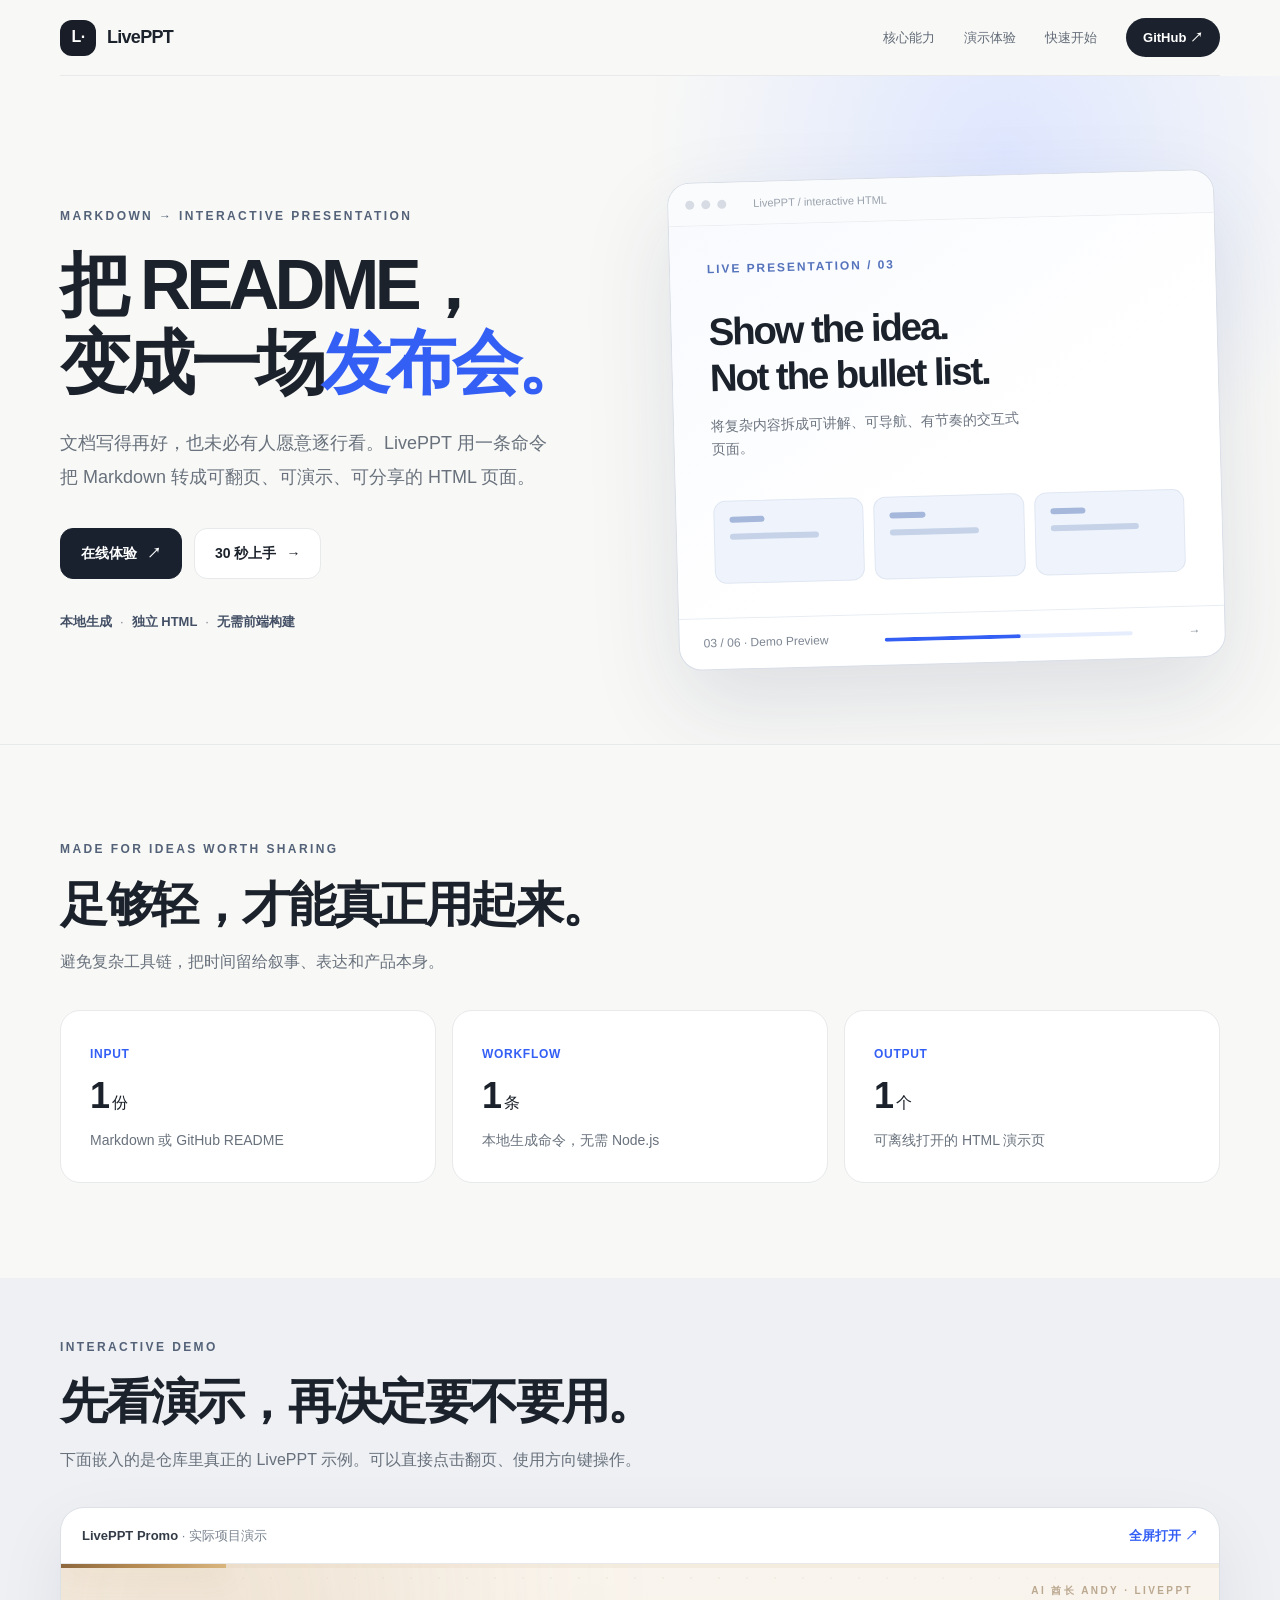
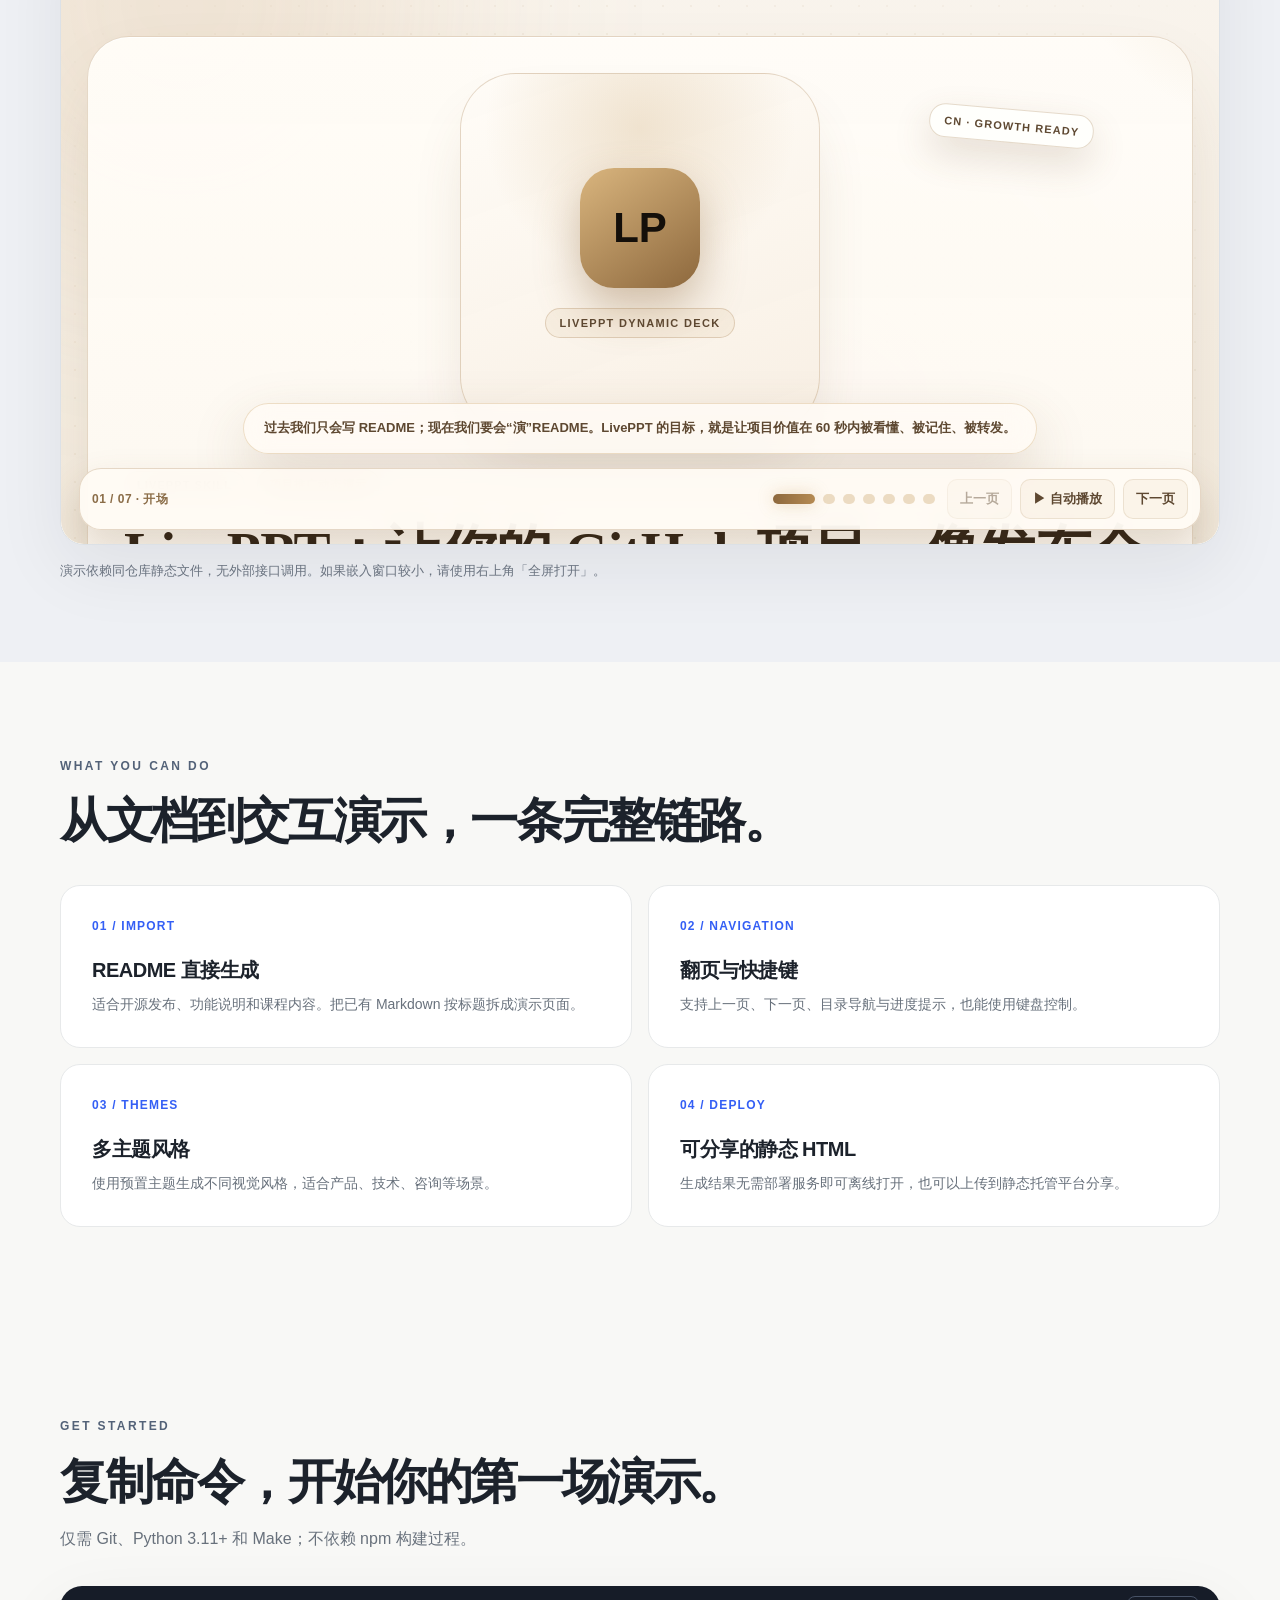
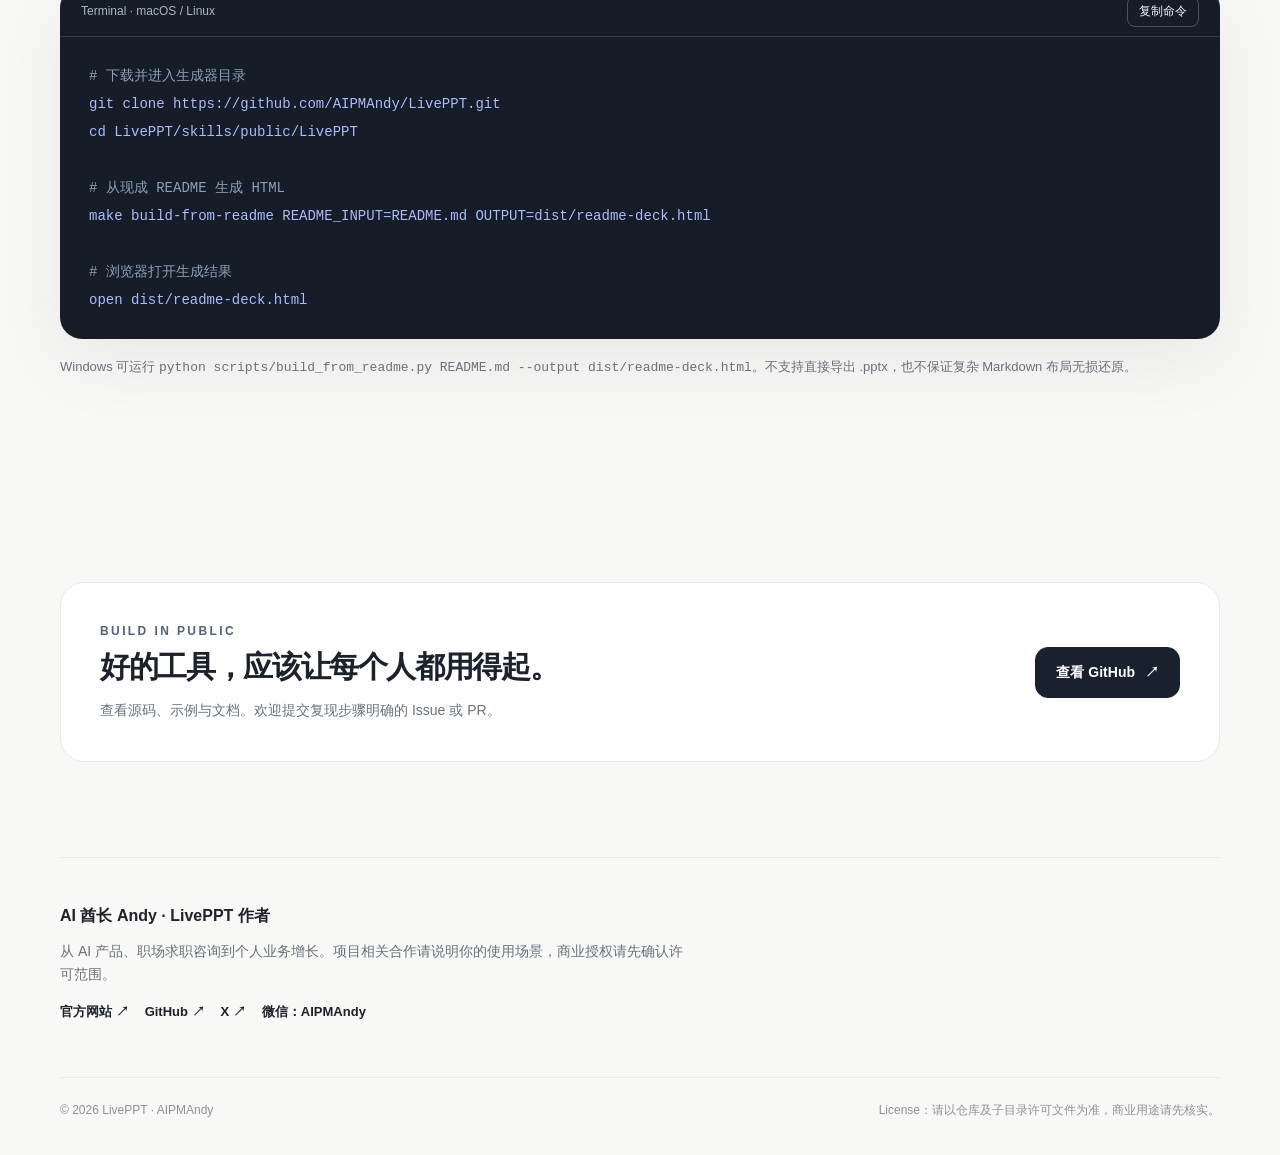
==== index.html @ aaee96cc "feat: add premium zero-dependency landing page with live interactive demo" ====
<!doctype html>
<html lang="zh-CN">
<head>
  <meta charset="utf-8">
  <meta name="viewport" content="width=device-width, initial-scale=1">
  <meta name="theme-color" content="#f8f8f6">
  <meta name="description" content="LivePPT：把 Markdown 和 GitHub README 一键转换为可翻页、可演示、可分享的独立 HTML 页面。无需前端构建工具，开箱即用。">
  <meta property="og:type" content="website">
  <meta property="og:title" content="LivePPT — 把 README 变成一场发布会">
  <meta property="og:description" content="一份 Markdown，一条命令，一个可直接分享的 HTML 演示页面。">
  <title>LivePPT — Markdown 转交互式 HTML 演示页</title>
  <style>
    :root{color-scheme:light;--bg:#f8f8f6;--paper:#fff;--ink:#1c222b;--muted:#68717c;--line:#e7e9ea;--accent:#345ff5;--radius:24px;--shadow:0 24px 70px rgba(28,34,43,.07)}
    *{box-sizing:border-box}html{scroll-behavior:smooth}body{margin:0;background:var(--bg);color:var(--ink);font:16px/1.65 -apple-system,BlinkMacSystemFont,"SF Pro Display","PingFang SC","Microsoft YaHei",sans-serif;-webkit-font-smoothing:antialiased}a{color:inherit;text-decoration:none}button{font:inherit}a:focus-visible,button:focus-visible{outline:3px solid var(--accent);outline-offset:4px}::selection{background:#cfdaff}.container{width:min(1160px,calc(100% - 48px));margin-inline:auto}
    .site-header{height:76px;display:flex;align-items:center;justify-content:space-between;gap:20px;border-bottom:1px solid var(--line)}.logo{display:flex;align-items:center;gap:11px;font-size:18px;font-weight:760;letter-spacing:-.04em}.logo-mark{display:grid;place-items:center;width:36px;height:36px;border-radius:12px;background:#181d28;color:#fff;font-size:16px}.nav{display:flex;align-items:center;gap:29px;font-size:13px;color:#626b77}.nav a:hover,.site-footer a:hover{color:var(--accent)}.header-star{padding:9px 17px;border-radius:999px;background:#1b222d;color:white;font-weight:650;font-size:13px}
    .hero{position:relative;overflow:hidden;padding:100px 0 80px;border-bottom:1px solid var(--line)}.hero:before{content:"";position:absolute;z-index:-1;top:-300px;right:-100px;width:min(750px,85vw);aspect-ratio:1;border-radius:50%;background:radial-gradient(circle,#dfe7ff 0%,rgba(223,231,255,0) 68%);pointer-events:none}.hero-grid{display:grid;grid-template-columns:1.02fr .98fr;gap:44px;align-items:center}.eyebrow{font-size:12px;text-transform:uppercase;letter-spacing:.2em;color:#536278;font-weight:750}.hero h1{font-size:clamp(42px,5.5vw,75px);line-height:1.11;letter-spacing:-.067em;font-weight:770;margin:19px 0 25px}.hero h1 .accent{color:var(--accent)}.lede{font-size:18px;color:var(--muted);max-width:490px;line-height:1.85;margin:0}.cta{display:flex;flex-wrap:wrap;gap:12px;margin:34px 0 32px}.btn{display:inline-flex;justify-content:center;align-items:center;gap:10px;border:1px solid var(--line);background:white;color:var(--ink);padding:13px 20px;border-radius:13px;font-size:14px;font-weight:700;transition:transform .2s ease,background .2s ease}.btn:hover{transform:translateY(-2px)}.btn-primary{background:#19212f;color:#fff;border-color:#19212f}.btn-primary:hover{background:#354358}.btn svg{width:16px;height:16px}.proof{font-size:13px;color:#818791;display:flex;flex-wrap:wrap;align-items:center;gap:8px}.proof strong{color:#445066}
    .window{border:1px solid #d9dee7;border-radius:23px;background:white;box-shadow:0 35px 90px rgba(41,57,98,.13);overflow:hidden;transform:rotate(-1.5deg)}.chrome{height:43px;border-bottom:1px solid #eceef2;display:flex;align-items:center;gap:7px;padding:0 17px;background:#fafbfc}.dot{width:9px;height:9px;border-radius:50%;background:#d7dce4}.chrome .address{font-size:11px;color:#9aa2ad;margin-left:20px}.window-body{min-height:392px;padding:34px 37px;background:linear-gradient(146deg,#f8fafe,#fff 60%)}.window-step{font-size:12px;letter-spacing:.16em;color:#5573bc;text-transform:uppercase;font-weight:800}.window-body h2{font-size:clamp(31px,3vw,43px);line-height:1.2;letter-spacing:-.055em;max-width:390px;margin:29px 0 14px}.window-body p{color:#6d7580;max-width:310px;font-size:14px}.fake-grid{display:grid;grid-template-columns:1fr 1fr 1fr;gap:10px;margin-top:40px}.fake-card{border-radius:12px;height:83px;background:#eef3fc;border:1px solid #e0e7f2;padding:15px}.fake-card:after,.fake-card:before{content:"";display:block;background:#a5b7db;border-radius:3px;height:6px;margin-bottom:11px}.fake-card:before{width:30%}.fake-card:after{width:75%;background:#c5d2e7}.window-bottom{border-top:1px solid #e8edf3;padding:15px 24px;display:flex;justify-content:space-between;align-items:center;color:#7d8693;font-size:12px}.mini-progress{width:50%;height:4px;border-radius:999px;background:#e6edfc;overflow:hidden}.mini-progress:after{content:"";display:block;height:100%;width:55%;background:var(--accent);border-radius:999px}
    section.block{padding:95px 0}.section-head{max-width:735px;margin-bottom:34px}.section-head h2{font-size:clamp(29px,4vw,48px);line-height:1.24;letter-spacing:-.05em;margin:15px 0}.section-head p{color:var(--muted);font-size:16px;margin:0}.metrics{display:grid;grid-template-columns:repeat(3,1fr);gap:16px}.metric{background:var(--paper);border:1px solid var(--line);border-radius:20px;padding:29px}.metric b{font-size:36px;letter-spacing:-.06em}.metric p{color:var(--muted);font-size:14px;margin:4px 0 0}.metric span{font-weight:750;color:var(--accent);font-size:12px;letter-spacing:.06em}
    .demo-wrap{background:#eef0f4;padding:60px 0 80px}.demo-frame{background:#fff;overflow:hidden;border-radius:24px;border:1px solid #dce1e6;box-shadow:var(--shadow)}.demo-top{height:56px;padding:0 21px;display:flex;align-items:center;justify-content:space-between;gap:10px;border-bottom:1px solid var(--line);font-size:13px;color:#7a8490}.demo-top strong{color:#323b46}.demo-top a{color:var(--accent);font-weight:700}.demo-frame iframe{display:block;width:100%;height:580px;border:0;background:#fff}.demo-note{font-size:13px;color:#69727f;margin:15px 0 0}
    .feature-grid{display:grid;grid-template-columns:repeat(2,1fr);gap:16px}.feature{padding:31px;background:#fff;border:1px solid var(--line);border-radius:20px}.feature .number{font-size:12px;font-weight:750;color:var(--accent);letter-spacing:.1em}.feature h3{font-size:20px;letter-spacing:-.025em;margin:17px 0 6px}.feature p{color:var(--muted);font-size:14px;margin:0}
    .code-panel{border-radius:22px;background:#161c28;color:#e3eaf5;box-shadow:var(--shadow);overflow:hidden}.code-head{height:51px;padding:0 21px;display:flex;align-items:center;justify-content:space-between;border-bottom:1px solid #303a4b;color:#aab5c6;font-size:12px}.copy-btn{border:1px solid #475266;border-radius:8px;padding:5px 11px;color:#f2f5fb;background:transparent;cursor:pointer;font-size:12px}.copy-btn:hover{background:#303b4d}pre{white-space:pre-wrap;overflow-wrap:anywhere;font-size:14px;line-height:2;margin:0;padding:25px 29px;font-family:ui-monospace,"SFMono-Regular",Consolas,monospace}pre .comment{color:#8ba0bb}pre .command{color:#a9bdfd}.usage-note{margin-top:17px;color:var(--muted);font-size:13px}
    .last-cta{background:#fff;border:1px solid var(--line);padding:39px;border-radius:24px;display:flex;align-items:center;justify-content:space-between;gap:28px}.last-cta h2{font-size:30px;letter-spacing:-.045em;margin:0 0 8px}.last-cta p{color:var(--muted);margin:0;font-size:14px}.author{border-top:1px solid var(--line);padding:45px 0 55px;display:flex;justify-content:space-between;gap:30px;flex-wrap:wrap}.author p{font-size:14px;color:var(--muted);max-width:630px;margin:10px 0}.author-links{display:flex;flex-wrap:wrap;gap:16px;font-size:13px;font-weight:670;margin-top:15px}.site-footer{font-size:12px;color:#8b929a;border-top:1px solid var(--line);padding:23px 0 35px;display:flex;justify-content:space-between;flex-wrap:wrap;gap:10px}
    @media(max-width:900px){.hero{padding:72px 0}.hero-grid{grid-template-columns:1fr;gap:55px}.window{max-width:620px;transform:none}.nav{gap:13px}.metrics{grid-template-columns:1fr}.demo-frame iframe{height:570px}}
    @media(max-width:600px){.container{width:min(100% - 32px,1160px)}.nav a:not(.header-star){display:none}.site-header{height:67px}.hero{padding:60px 0}.hero h1{font-size:47px}.window-body{padding:28px 22px;min-height:330px}.window-body h2{font-size:33px}.fake-card{height:65px;padding:11px}.metrics{gap:12px}.metric{padding:22px}.block{padding:65px 0!important}.demo-wrap{padding:50px 0!important}.demo-frame iframe{height:620px}.feature-grid{grid-template-columns:1fr}.last-cta{display:block;padding:27px}.last-cta .btn{margin-top:20px}.author{padding:32px 0}.cta .btn{flex:1}}
    @media(prefers-reduced-motion:reduce){html{scroll-behavior:auto}*,*:before,*:after{transition:none!important;animation:none!important}}
  </style>
</head>
<body>
  <header class="site-header container">
    <a class="logo" href="#top" aria-label="LivePPT 首页"><span class="logo-mark" aria-hidden="true">L·</span>LivePPT</a>
    <nav class="nav" aria-label="主导航">
      <a href="#features">核心能力</a><a href="#demo">演示体验</a><a href="#quickstart">快速开始</a>
      <a class="header-star" href="https://github.com/AIPMAndy/LivePPT" target="_blank" rel="noopener noreferrer">GitHub ↗</a>
    </nav>
  </header>
  <main id="top">
    <section class="hero">
      <div class="container hero-grid">
        <div>
          <div class="eyebrow">Markdown → Interactive Presentation</div>
          <h1>把 README，<br>变成一场<span class="accent">发布会。</span></h1>
          <p class="lede">文档写得再好，也未必有人愿意逐行看。LivePPT 用一条命令把 Markdown 转成可翻页、可演示、可分享的 HTML 页面。</p>
          <div class="cta">
            <a class="btn btn-primary" href="#demo">在线体验 <span aria-hidden="true">↗</span></a>
            <a class="btn" href="#quickstart">30 秒上手 <span aria-hidden="true">→</span></a>
          </div>
          <div class="proof"><strong>本地生成</strong> <span>·</span> <strong>独立 HTML</strong> <span>·</span> <strong>无需前端构建</strong></div>
        </div>
        <div class="window" aria-label="LivePPT 页面视觉预览示意图">
          <div class="chrome"><i class="dot"></i><i class="dot"></i><i class="dot"></i><span class="address">LivePPT / interactive HTML</span></div>
          <div class="window-body">
            <div class="window-step">Live Presentation / 03</div>
            <h2>Show the idea.<br>Not the bullet list.</h2>
            <p>将复杂内容拆成可讲解、可导航、有节奏的交互式页面。</p>
            <div class="fake-grid" aria-hidden="true"><div class="fake-card"></div><div class="fake-card"></div><div class="fake-card"></div></div>
          </div>
          <div class="window-bottom"><span>03 / 06 · Demo Preview</span><span class="mini-progress" aria-hidden="true"></span><span>→</span></div>
        </div>
      </div>
    </section>
    <section class="block container" id="features">
      <div class="section-head"><div class="eyebrow">Made for ideas worth sharing</div><h2>足够轻，才能真正用起来。</h2><p>避免复杂工具链，把时间留给叙事、表达和产品本身。</p></div>
      <div class="metrics">
        <div class="metric"><span>INPUT</span><div><b>1</b> 份</div><p>Markdown 或 GitHub README</p></div>
        <div class="metric"><span>WORKFLOW</span><div><b>1</b> 条</div><p>本地生成命令，无需 Node.js</p></div>
        <div class="metric"><span>OUTPUT</span><div><b>1</b> 个</div><p>可离线打开的 HTML 演示页</p></div>
      </div>
    </section>
    <section id="demo" class="demo-wrap">
      <div class="container">
        <div class="section-head"><div class="eyebrow">Interactive demo</div><h2>先看演示，再决定要不要用。</h2><p>下面嵌入的是仓库里真正的 LivePPT 示例。可以直接点击翻页、使用方向键操作。</p></div>
        <div class="demo-frame">
          <div class="demo-top"><span><strong>LivePPT Promo</strong> · 实际项目演示</span><a href="./skills/public/LivePPT/demos/liveppt-promo/index.html" target="_blank" rel="noopener noreferrer">全屏打开 ↗</a></div>
          <iframe src="./skills/public/LivePPT/demos/liveppt-promo/index.html" title="LivePPT 可交互产品演示" loading="lazy"></iframe>
        </div>
        <p class="demo-note">演示依赖同仓库静态文件，无外部接口调用。如果嵌入窗口较小，请使用右上角「全屏打开」。</p>
      </div>
    </section>
    <section class="block container">
      <div class="section-head"><div class="eyebrow">What you can do</div><h2>从文档到交互演示，一条完整链路。</h2></div>
      <div class="feature-grid">
        <div class="feature"><div class="number">01 / IMPORT</div><h3>README 直接生成</h3><p>适合开源发布、功能说明和课程内容。把已有 Markdown 按标题拆成演示页面。</p></div>
        <div class="feature"><div class="number">02 / NAVIGATION</div><h3>翻页与快捷键</h3><p>支持上一页、下一页、目录导航与进度提示，也能使用键盘控制。</p></div>
        <div class="feature"><div class="number">03 / THEMES</div><h3>多主题风格</h3><p>使用预置主题生成不同视觉风格，适合产品、技术、咨询等场景。</p></div>
        <div class="feature"><div class="number">04 / DEPLOY</div><h3>可分享的静态 HTML</h3><p>生成结果无需部署服务即可离线打开，也可以上传到静态托管平台分享。</p></div>
      </div>
    </section>
    <section class="block container" id="quickstart">
      <div class="section-head"><div class="eyebrow">Get started</div><h2>复制命令，开始你的第一场演示。</h2><p>仅需 Git、Python 3.11+ 和 Make；不依赖 npm 构建过程。</p></div>
      <div class="code-panel">
        <div class="code-head"><span>Terminal · macOS / Linux</span><button class="copy-btn" id="copyCommand" type="button" aria-label="复制快速开始命令">复制命令</button></div>
        <pre id="commands"><span class="comment"># 下载并进入生成器目录</span>
<span class="command">git clone https://github.com/AIPMAndy/LivePPT.git</span>
<span class="command">cd LivePPT/skills/public/LivePPT</span>

<span class="comment"># 从现成 README 生成 HTML</span>
<span class="command">make build-from-readme README_INPUT=README.md OUTPUT=dist/readme-deck.html</span>

<span class="comment"># 浏览器打开生成结果</span>
<span class="command">open dist/readme-deck.html</span></pre>
      </div>
      <p class="usage-note">Windows 可运行 <code>python scripts/build_from_readme.py README.md --output dist/readme-deck.html</code>。不支持直接导出 .pptx，也不保证复杂 Markdown 布局无损还原。</p>
    </section>
    <section class="block container">
      <div class="last-cta">
        <div><div class="eyebrow">Build in public</div><h2>好的工具，应该让每个人都用得起。</h2><p>查看源码、示例与文档。欢迎提交复现步骤明确的 Issue 或 PR。</p></div>
        <a class="btn btn-primary" href="https://github.com/AIPMAndy/LivePPT" target="_blank" rel="noopener noreferrer">查看 GitHub <span aria-hidden="true">↗</span></a>
      </div>
    </section>
  </main>
  <aside class="author container" aria-label="作者与联系">
    <div><strong>AI 酋长 Andy · LivePPT 作者</strong><p>从 AI 产品、职场求职咨询到个人业务增长。项目相关合作请说明你的使用场景，商业授权请先确认许可范围。</p><div class="author-links"><a href="https://metaver.vip/" target="_blank" rel="noopener noreferrer">官方网站 ↗</a><a href="https://github.com/AIPMAndy" target="_blank" rel="noopener noreferrer">GitHub ↗</a><a href="https://x.com/AIPMAndy" target="_blank" rel="noopener noreferrer">X ↗</a><span>微信：AIPMAndy</span></div></div>
  </aside>
  <footer class="site-footer container"><span>© 2026 LivePPT · AIPMAndy</span><span>License：请以仓库及子目录许可文件为准，商业用途请先核实。</span></footer>
  <script>
    document.getElementById('copyCommand').addEventListener('click', async function() {
      const content = [
        'git clone https://github.com/AIPMAndy/LivePPT.git',
        'cd LivePPT/skills/public/LivePPT',
        'make build-from-readme README_INPUT=README.md OUTPUT=dist/readme-deck.html',
        'open dist/readme-deck.html'
      ].join('\n');
      try {
        await navigator.clipboard.writeText(content);
        this.textContent = '已复制 ✓';
      } catch (_error) {
        this.textContent = '复制失败，请手动选择';
      }
    });
  </script>
</body>
</html>
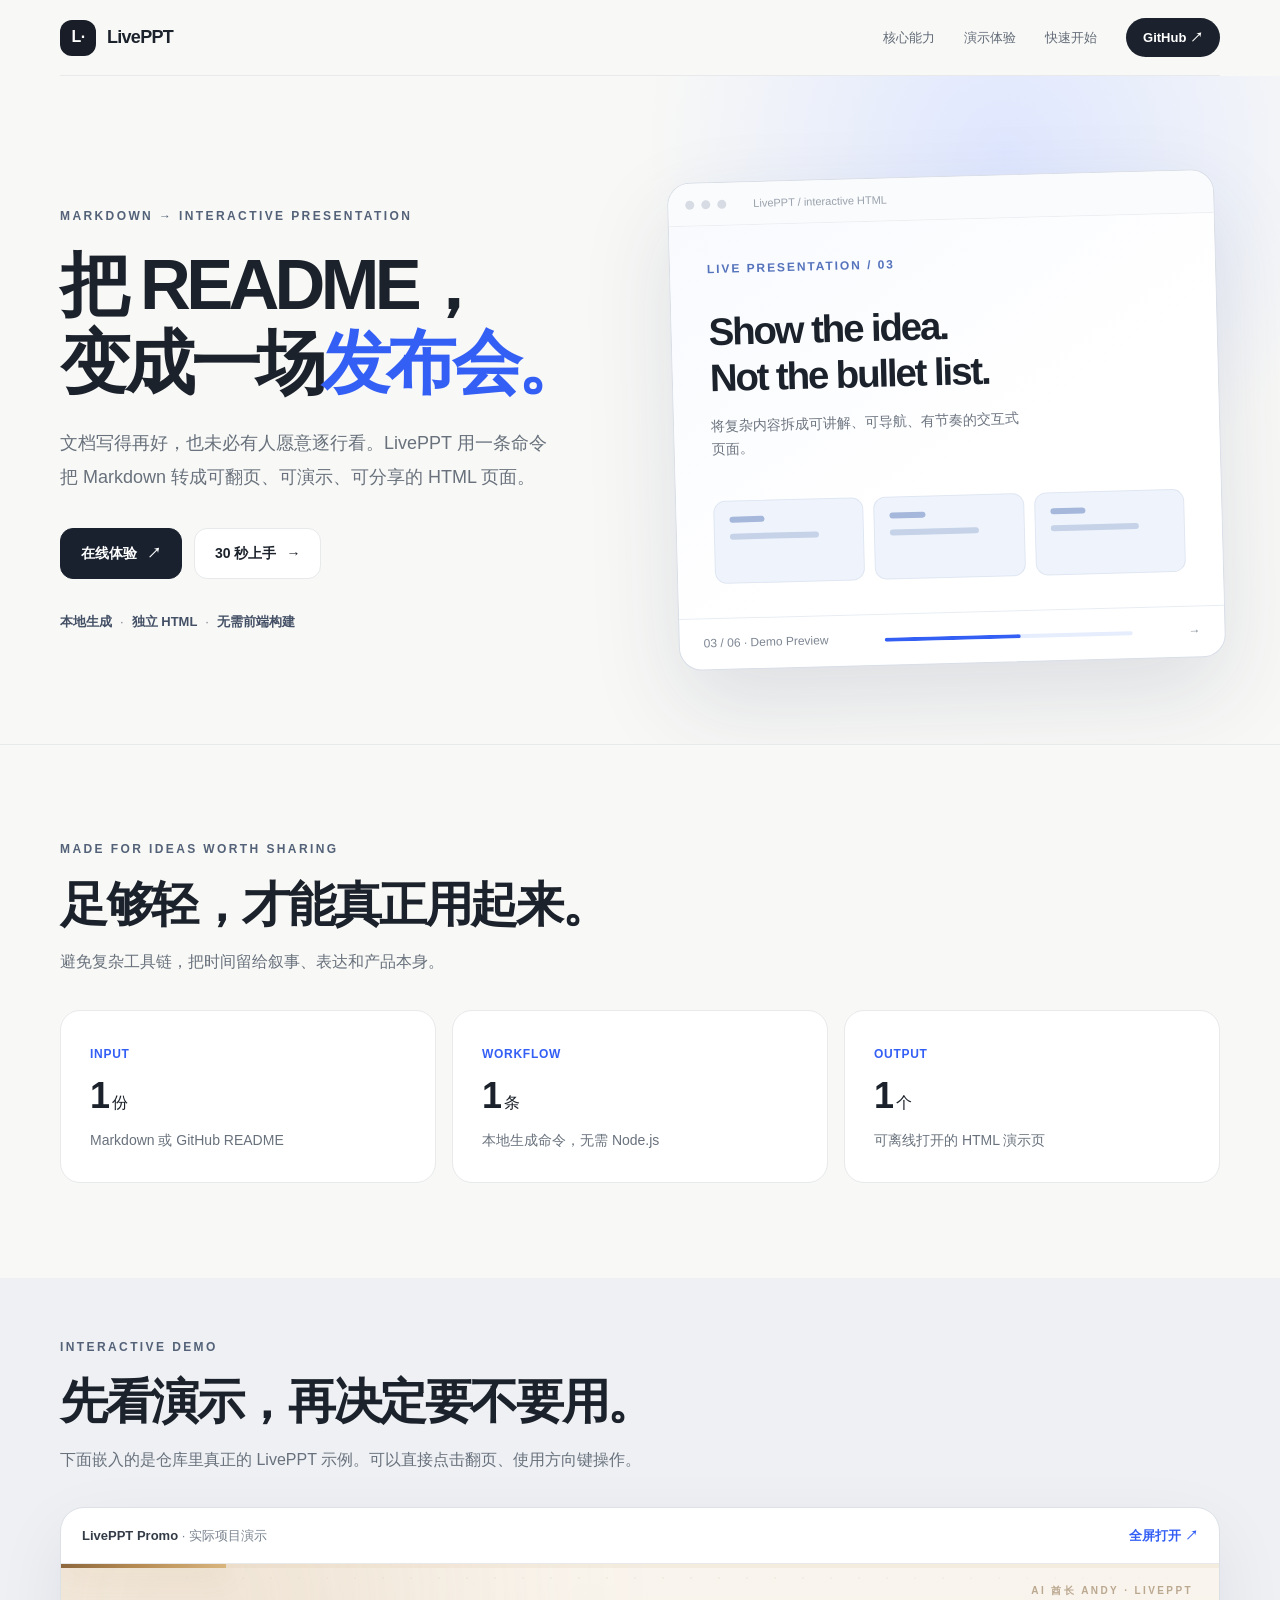
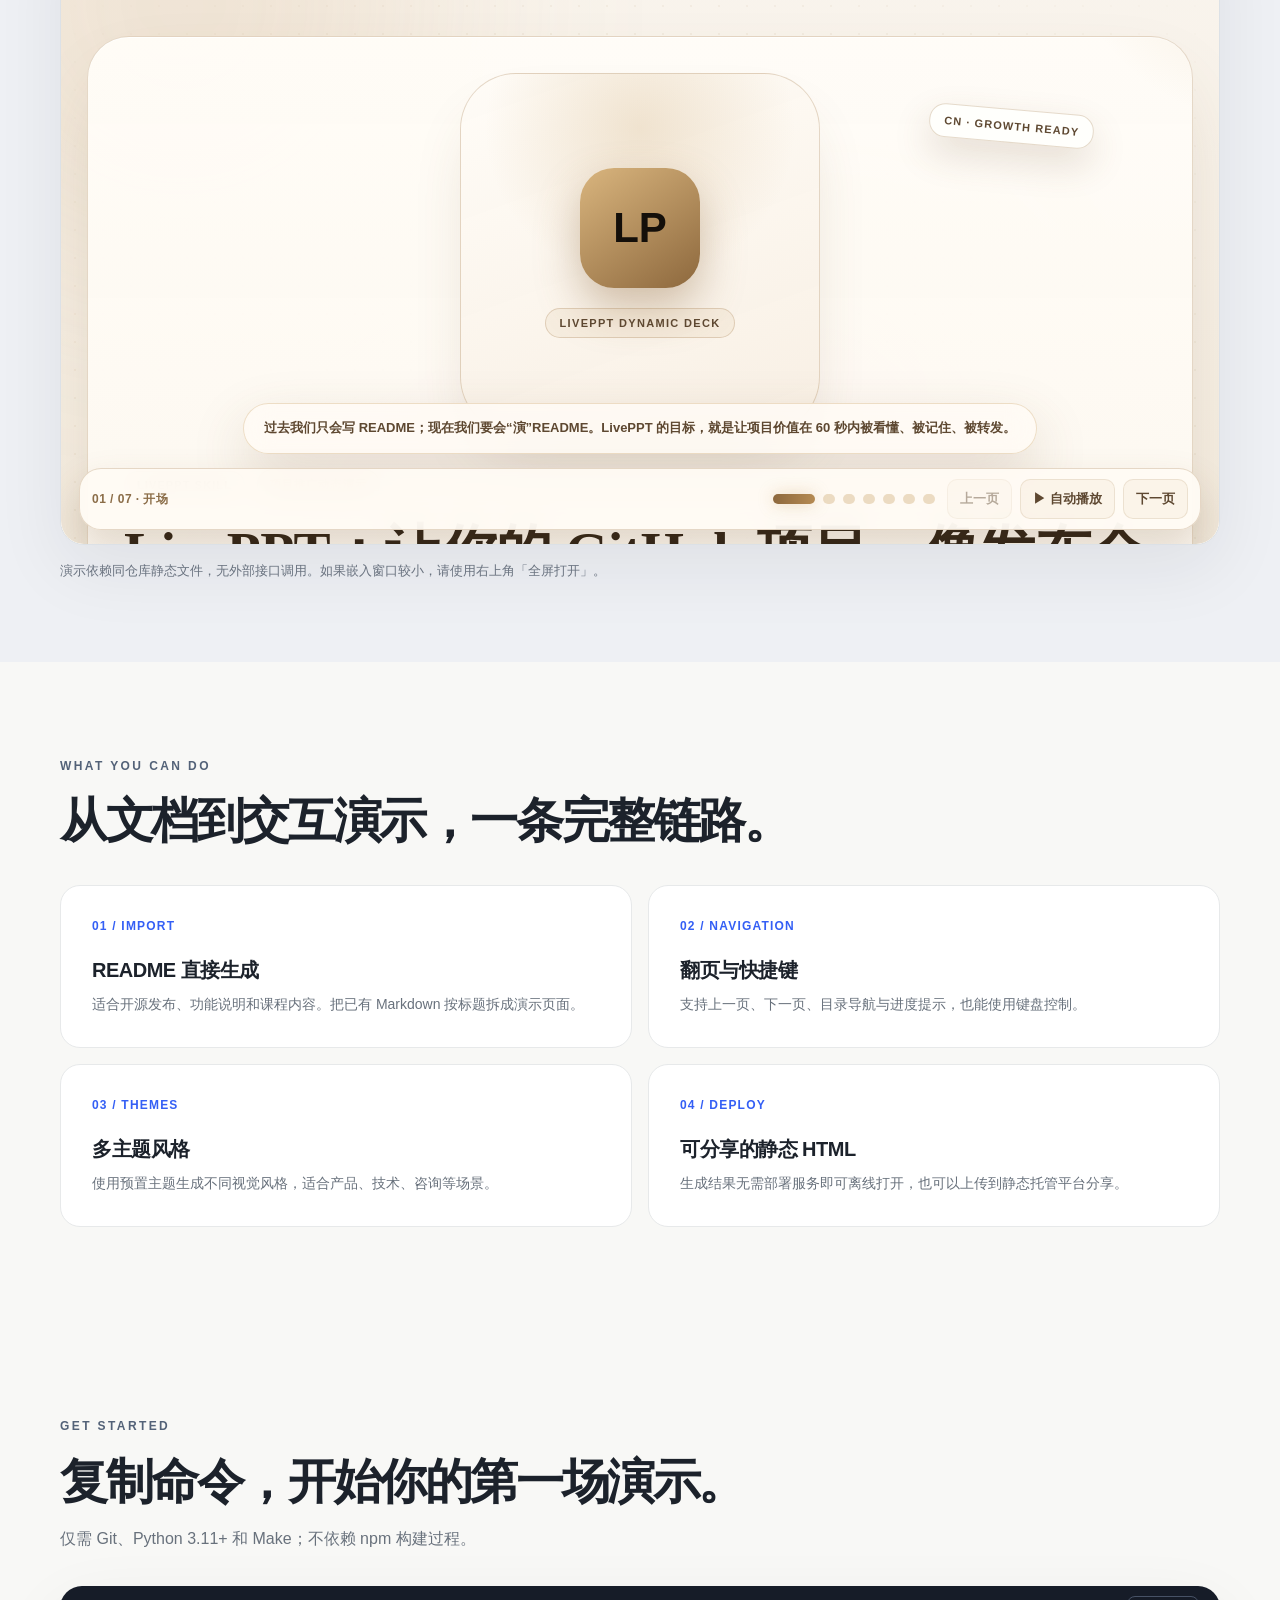
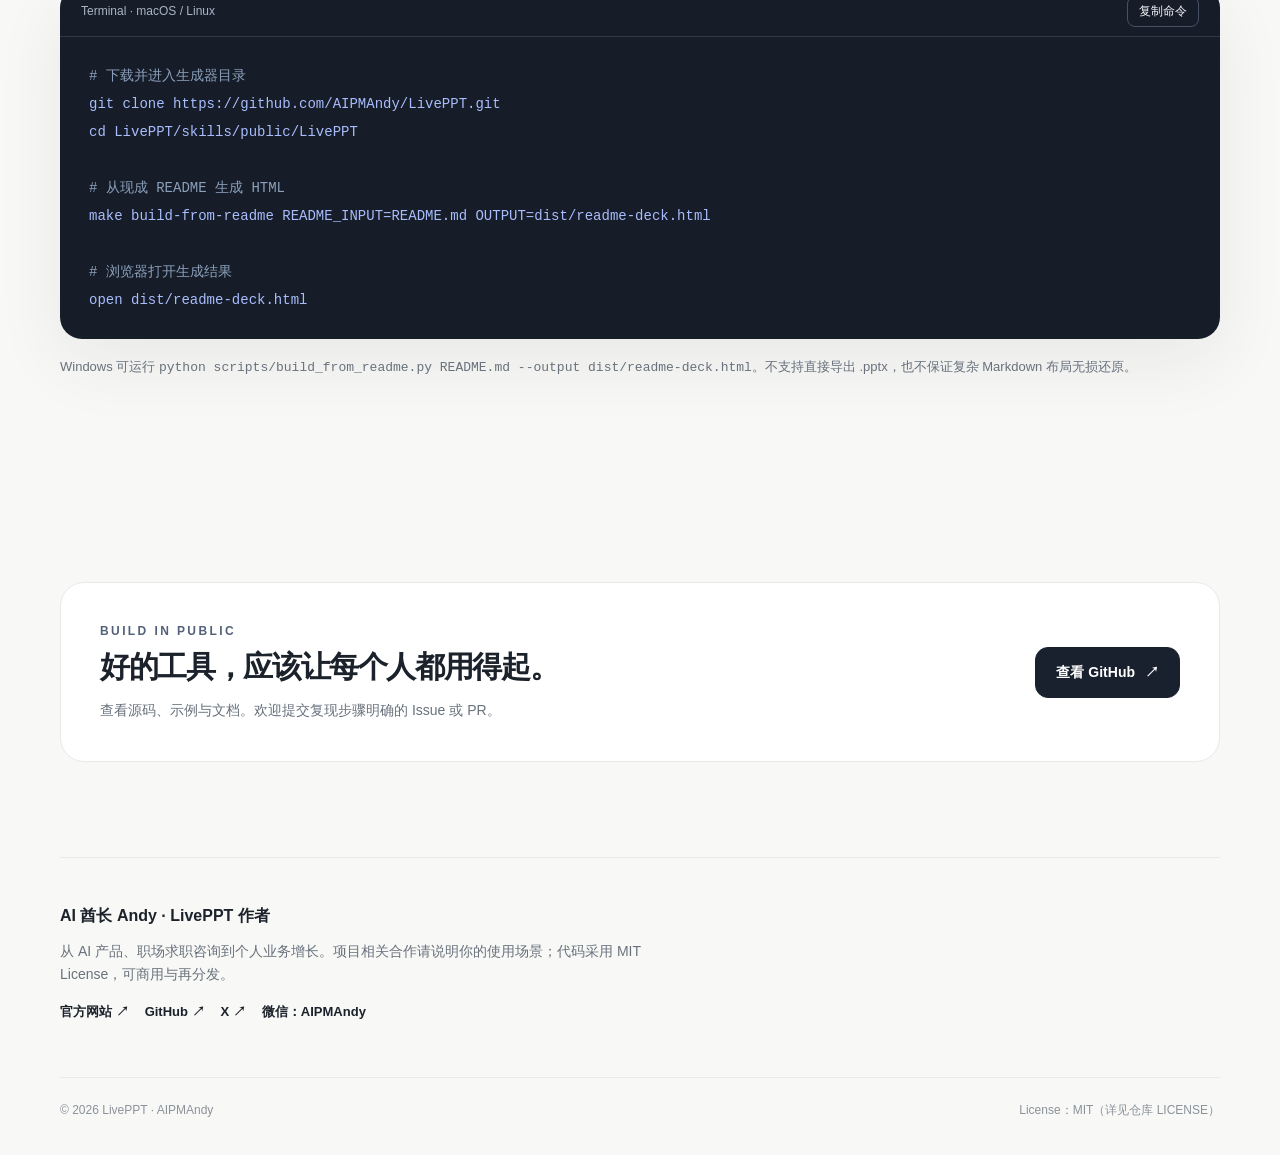
==== commit 682966a4: "chore: 许可证统一为 MIT，移除额外限制条款" ====
--- a/index.html
+++ b/index.html
@@ -1,6 +1,6 @@
 <!doctype html>
 <html lang="zh-CN">
-<head>
+<head><!-- andy-seo-extra --><link rel="canonical" href="https://aipmandy.github.io/LivePPT/"><meta property="og:locale" content="zh_CN"><meta property="og:site_name" content="LivePPT：Markdown 转交互式 HTML 演示页"><meta property="og:url" content="https://aipmandy.github.io/LivePPT/"><meta property="og:image" content="https://aipmandy.github.io/LivePPT/og.png"><meta property="og:image:width" content="1200"><meta property="og:image:height" content="630"><meta name="twitter:card" content="summary_large_image"><meta name="twitter:site" content="@AIPMAndy"><meta name="twitter:creator" content="@AIPMAndy"><meta name="twitter:title" content="LivePPT — Markdown 转交互式 HTML 演示页"><meta name="twitter:description" content="LivePPT：把 Markdown 和 GitHub README 一键转换为可翻页、可演示、可分享的独立 HTML 页面。无需前端构建工具，开箱即用。"><meta name="twitter:image" content="https://aipmandy.github.io/LivePPT/og.png"><script type="application/ld+json">{"@context":"https://schema.org","@graph":[{"@type":"Person","@id":"https://github.com/AIPMAndy#person","name":"AI酋长Andy","alternateName":["AI Chief Andy","Andy Liu","AIPMAndy"],"url":"https://metaver.vip/","sameAs":["https://x.com/AIPMAndy","https://github.com/AIPMAndy","https://metaver.vip/","https://t.me/AIPMAndy","https://www.threads.com/@andyaipm","https://www.youtube.com/channel/UCo3Uq_DFHKFQxX2vLqEZ8mw","https://space.bilibili.com/100287319","https://www.xiaohongshu.com/user/profile/578dd31382ec3924141f799e","https://aipmandy.github.io/"],"jobTitle":"流量 AI 联合创始人、星觉 AI 创始人","worksFor":{"@type":"Organization","name":"星觉科技"},"address":{"@type":"PostalAddress","addressLocality":"北京","addressCountry":"CN"},"description":"AI酋长Andy（Andy Liu，GitHub / X @AIPMAndy）：流量 AI 联合创始人、星觉 AI 创始人。星觉科技，北京。"},{"@type":"SoftwareApplication","@id":"https://aipmandy.github.io/LivePPT/#work","name":"LivePPT：Markdown 转交互式 HTML 演示页","description":"把 Markdown 或 GitHub README 一键变成可翻页、可演示、可分享的独立 HTML 页面，无需前端构建工具。","url":"https://aipmandy.github.io/LivePPT/","inLanguage":"zh-CN","author":{"@id":"https://github.com/AIPMAndy#person"},"publisher":{"@id":"https://github.com/AIPMAndy#person"}}]}</script><!-- /andy-seo-extra -->
   <meta charset="utf-8">
   <meta name="viewport" content="width=device-width, initial-scale=1">
   <meta name="theme-color" content="#f8f8f6">
@@ -109,9 +109,9 @@
     </section>
   </main>
   <aside class="author container" aria-label="作者与联系">
-    <div><strong>AI 酋长 Andy · LivePPT 作者</strong><p>从 AI 产品、职场求职咨询到个人业务增长。项目相关合作请说明你的使用场景，商业授权请先确认许可范围。</p><div class="author-links"><a href="https://metaver.vip/" target="_blank" rel="noopener noreferrer">官方网站 ↗</a><a href="https://github.com/AIPMAndy" target="_blank" rel="noopener noreferrer">GitHub ↗</a><a href="https://x.com/AIPMAndy" target="_blank" rel="noopener noreferrer">X ↗</a><span>微信：AIPMAndy</span></div></div>
+    <div><strong>AI 酋长 Andy · LivePPT 作者</strong><p>从 AI 产品、职场求职咨询到个人业务增长。项目相关合作请说明你的使用场景；代码采用 MIT License，可商用与再分发。</p><div class="author-links"><a href="https://metaver.vip/" target="_blank" rel="noopener noreferrer">官方网站 ↗</a><a href="https://github.com/AIPMAndy" target="_blank" rel="noopener noreferrer">GitHub ↗</a><a href="https://x.com/AIPMAndy" target="_blank" rel="noopener noreferrer">X ↗</a><span>微信：AIPMAndy</span></div></div>
   </aside>
-  <footer class="site-footer container"><span>© 2026 LivePPT · AIPMAndy</span><span>License：请以仓库及子目录许可文件为准，商业用途请先核实。</span></footer>
+  <footer class="site-footer container"><span>© 2026 LivePPT · AIPMAndy</span><span>License：MIT（详见仓库 LICENSE）</span></footer>
   <script>
     document.getElementById('copyCommand').addEventListener('click', async function() {
       const content = [
